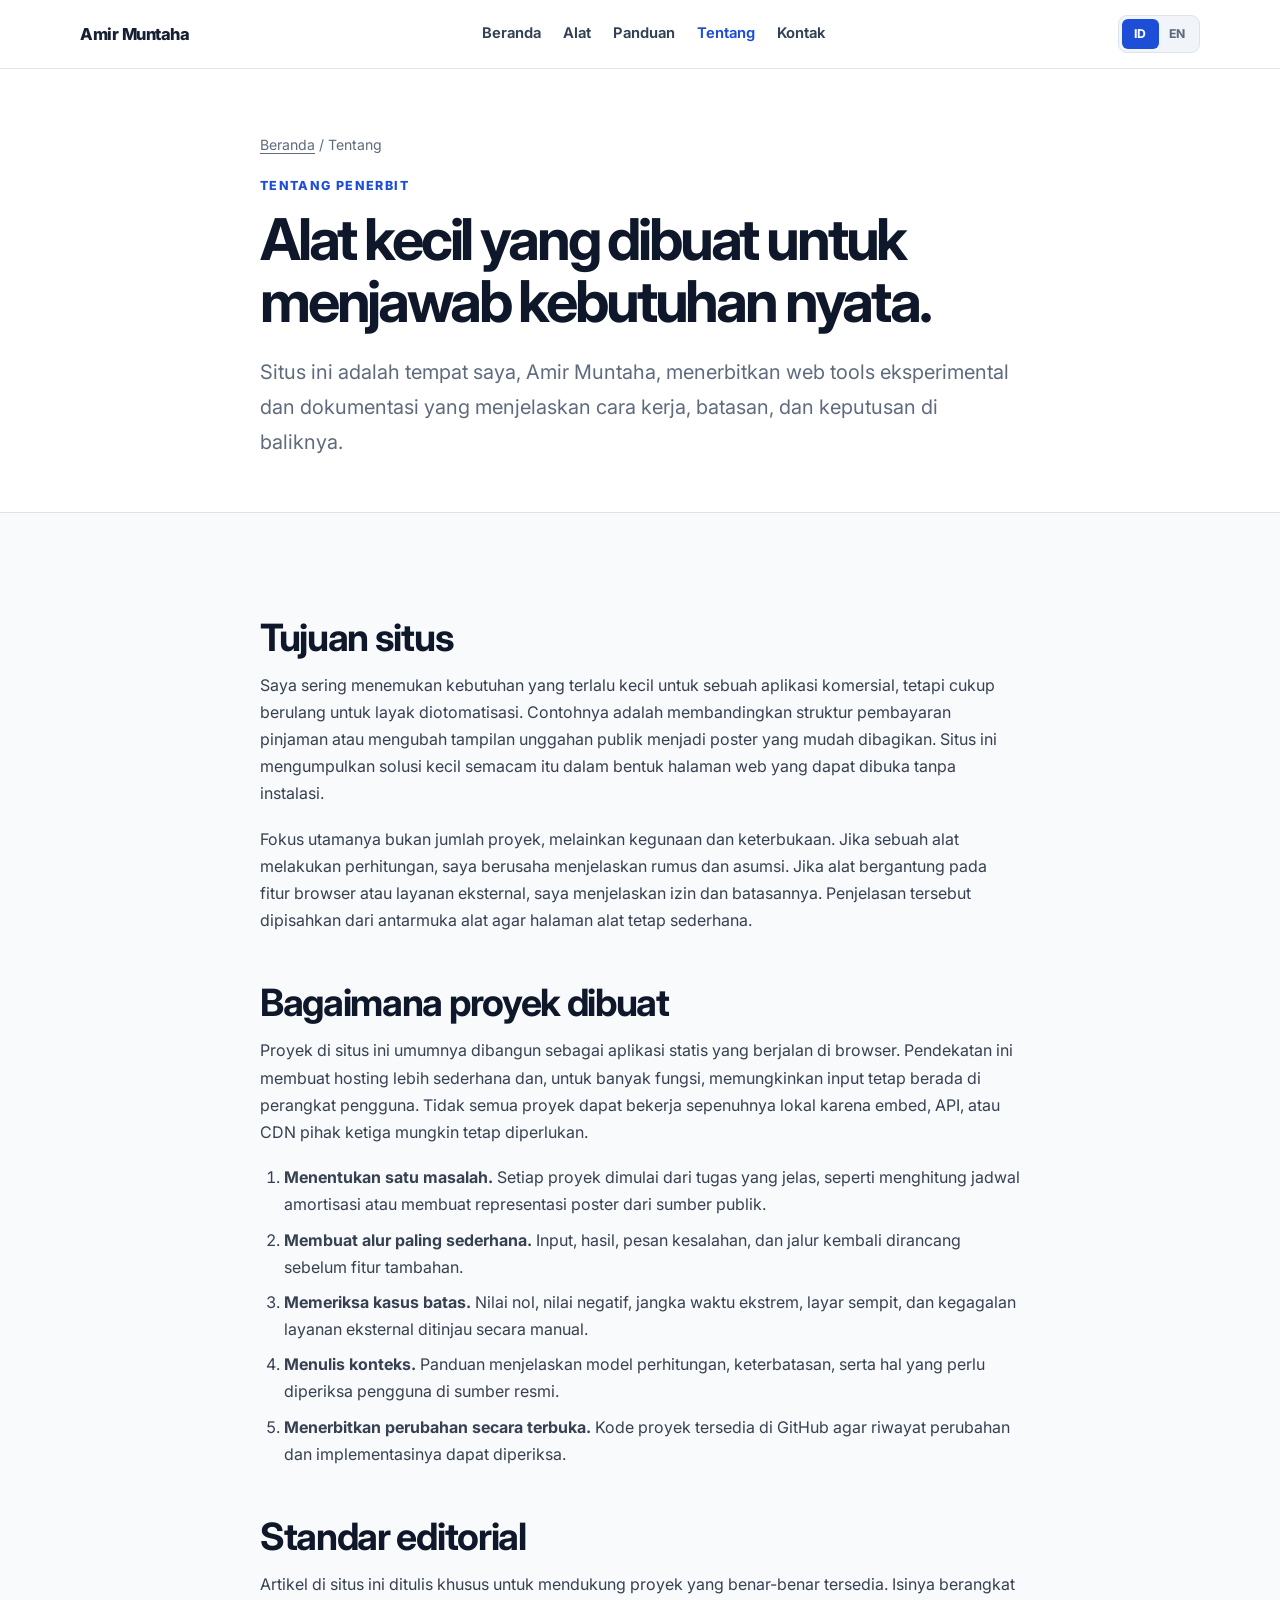
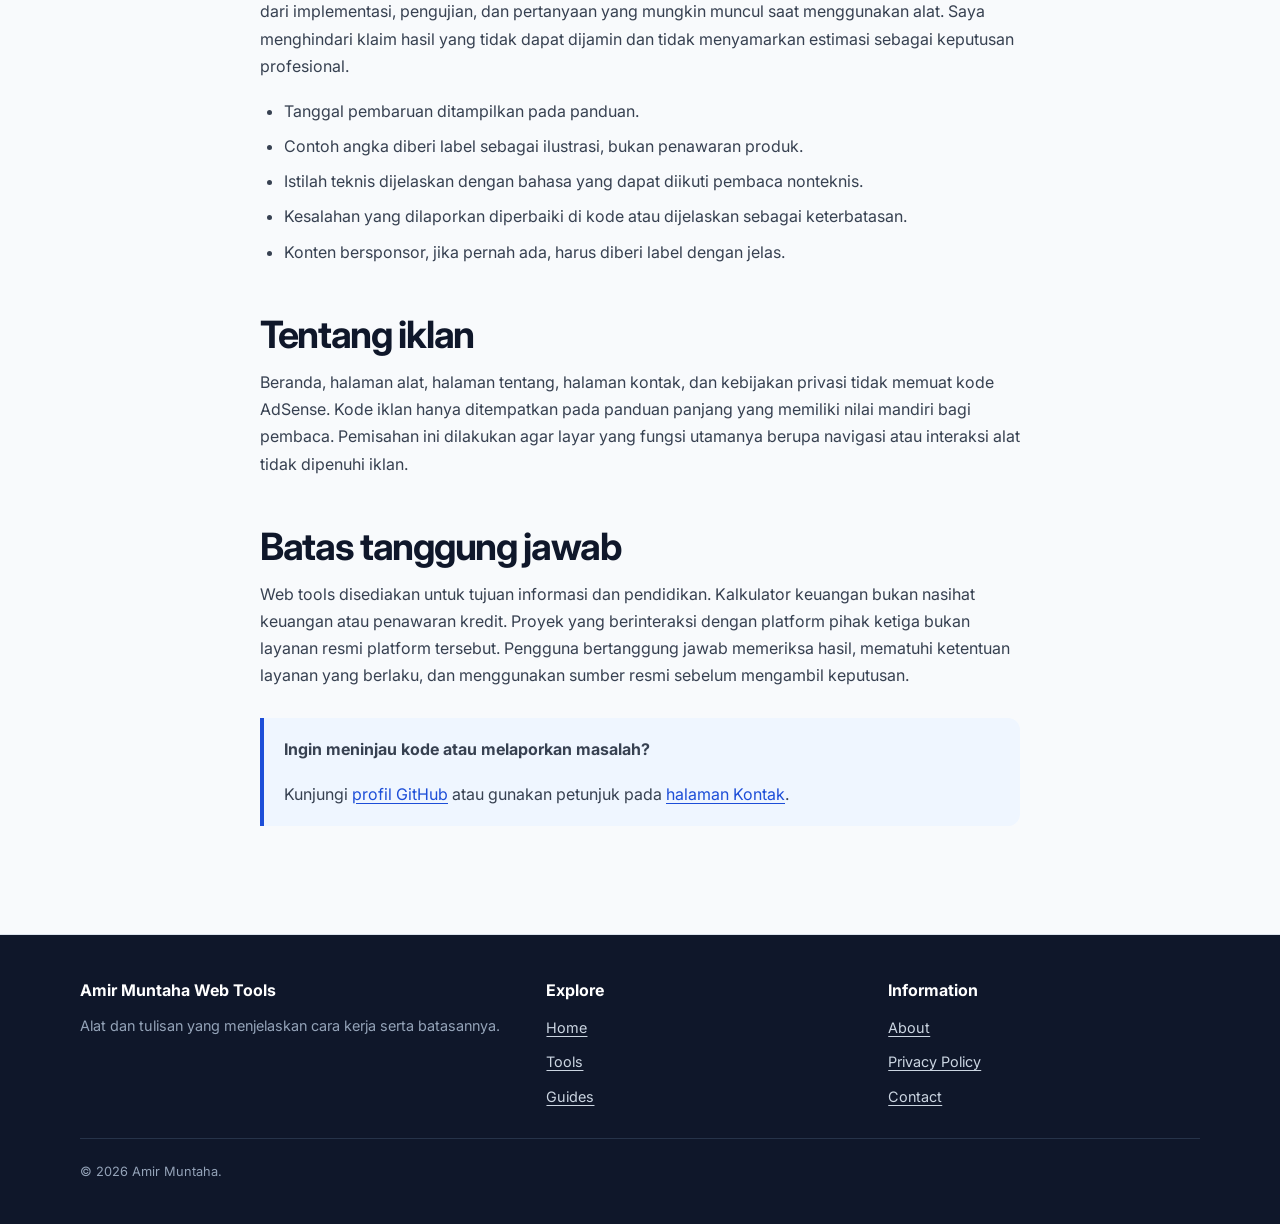
==== about/index.html @ 636bccda "Improve publisher content for AdSense compliance" ====
<!DOCTYPE html>
<html lang="id">
<head>
    <meta charset="UTF-8">
    <meta name="viewport" content="width=device-width, initial-scale=1.0">
    <meta name="description" content="Tentang Amir Muntaha, tujuan situs, proses pembuatan web tools, dan standar editorial yang digunakan untuk menerbitkan panduan.">
    <meta name="author" content="Amir Muntaha">
    <meta name="robots" content="index, follow">
    <link rel="canonical" href="https://amirmuntaha.github.io/about/">
    <link rel="preconnect" href="https://fonts.googleapis.com">
    <link rel="preconnect" href="https://fonts.gstatic.com" crossorigin>
    <link href="https://fonts.googleapis.com/css2?family=Inter:wght@400;500;600;700;800&display=swap" rel="stylesheet">
    <link rel="stylesheet" href="/assets/site.css">
    <title>Tentang Amir Muntaha dan Situs Ini</title>
</head>
<body data-description-id="Tentang Amir Muntaha, tujuan situs, proses pembuatan web tools, dan standar editorial yang digunakan untuk menerbitkan panduan." data-description-en="About Amir Muntaha, this site's purpose, the web-tool development process, and the editorial standards used for published guides.">
    <a class="skip-link" href="#main">Lewati ke konten utama</a>
    <header class="site-header"><div class="container nav-shell"><a class="brand" href="/">Amir Muntaha</a><nav class="nav-links" data-menu aria-label="Main navigation"><a href="/"><span data-lang="id">Beranda</span><span data-lang="en" hidden>Home</span></a><a href="/#projects"><span data-lang="id">Alat</span><span data-lang="en" hidden>Tools</span></a><a href="/#guides"><span data-lang="id">Panduan</span><span data-lang="en" hidden>Guides</span></a><a href="/about/" aria-current="page"><span data-lang="id">Tentang</span><span data-lang="en" hidden>About</span></a><a href="/contact/"><span data-lang="id">Kontak</span><span data-lang="en" hidden>Contact</span></a></nav><div class="nav-actions"><div class="lang-toggle" aria-label="Language selector"><button type="button" data-set-lang="id">ID</button><button type="button" data-set-lang="en">EN</button></div><button class="menu-button" type="button" data-menu-button aria-label="Buka navigasi" aria-expanded="false">☰</button></div></div></header>
    <main id="main">
        <div data-lang="id">
            <header class="page-hero"><div class="container content-width"><nav class="breadcrumbs"><a href="/">Beranda</a> / Tentang</nav><p class="eyebrow">Tentang penerbit</p><h1>Alat kecil yang dibuat untuk menjawab kebutuhan nyata.</h1><p class="lead">Situs ini adalah tempat saya, Amir Muntaha, menerbitkan web tools eksperimental dan dokumentasi yang menjelaskan cara kerja, batasan, dan keputusan di baliknya.</p></div></header>
            <article class="article"><div class="container content-width">
                <h2>Tujuan situs</h2>
                <p>Saya sering menemukan kebutuhan yang terlalu kecil untuk sebuah aplikasi komersial, tetapi cukup berulang untuk layak diotomatisasi. Contohnya adalah membandingkan struktur pembayaran pinjaman atau mengubah tampilan unggahan publik menjadi poster yang mudah dibagikan. Situs ini mengumpulkan solusi kecil semacam itu dalam bentuk halaman web yang dapat dibuka tanpa instalasi.</p>
                <p>Fokus utamanya bukan jumlah proyek, melainkan kegunaan dan keterbukaan. Jika sebuah alat melakukan perhitungan, saya berusaha menjelaskan rumus dan asumsi. Jika alat bergantung pada fitur browser atau layanan eksternal, saya menjelaskan izin dan batasannya. Penjelasan tersebut dipisahkan dari antarmuka alat agar halaman alat tetap sederhana.</p>

                <h2>Bagaimana proyek dibuat</h2>
                <p>Proyek di situs ini umumnya dibangun sebagai aplikasi statis yang berjalan di browser. Pendekatan ini membuat hosting lebih sederhana dan, untuk banyak fungsi, memungkinkan input tetap berada di perangkat pengguna. Tidak semua proyek dapat bekerja sepenuhnya lokal karena embed, API, atau CDN pihak ketiga mungkin tetap diperlukan.</p>
                <ol>
                    <li><strong>Menentukan satu masalah.</strong> Setiap proyek dimulai dari tugas yang jelas, seperti menghitung jadwal amortisasi atau membuat representasi poster dari sumber publik.</li>
                    <li><strong>Membuat alur paling sederhana.</strong> Input, hasil, pesan kesalahan, dan jalur kembali dirancang sebelum fitur tambahan.</li>
                    <li><strong>Memeriksa kasus batas.</strong> Nilai nol, nilai negatif, jangka waktu ekstrem, layar sempit, dan kegagalan layanan eksternal ditinjau secara manual.</li>
                    <li><strong>Menulis konteks.</strong> Panduan menjelaskan model perhitungan, keterbatasan, serta hal yang perlu diperiksa pengguna di sumber resmi.</li>
                    <li><strong>Menerbitkan perubahan secara terbuka.</strong> Kode proyek tersedia di GitHub agar riwayat perubahan dan implementasinya dapat diperiksa.</li>
                </ol>

                <h2>Standar editorial</h2>
                <p>Artikel di situs ini ditulis khusus untuk mendukung proyek yang benar-benar tersedia. Isinya berangkat dari implementasi, pengujian, dan pertanyaan yang mungkin muncul saat menggunakan alat. Saya menghindari klaim hasil yang tidak dapat dijamin dan tidak menyamarkan estimasi sebagai keputusan profesional.</p>
                <ul>
                    <li>Tanggal pembaruan ditampilkan pada panduan.</li>
                    <li>Contoh angka diberi label sebagai ilustrasi, bukan penawaran produk.</li>
                    <li>Istilah teknis dijelaskan dengan bahasa yang dapat diikuti pembaca nonteknis.</li>
                    <li>Kesalahan yang dilaporkan diperbaiki di kode atau dijelaskan sebagai keterbatasan.</li>
                    <li>Konten bersponsor, jika pernah ada, harus diberi label dengan jelas.</li>
                </ul>

                <h2>Tentang iklan</h2>
                <p>Beranda, halaman alat, halaman tentang, halaman kontak, dan kebijakan privasi tidak memuat kode AdSense. Kode iklan hanya ditempatkan pada panduan panjang yang memiliki nilai mandiri bagi pembaca. Pemisahan ini dilakukan agar layar yang fungsi utamanya berupa navigasi atau interaksi alat tidak dipenuhi iklan.</p>

                <h2>Batas tanggung jawab</h2>
                <p>Web tools disediakan untuk tujuan informasi dan pendidikan. Kalkulator keuangan bukan nasihat keuangan atau penawaran kredit. Proyek yang berinteraksi dengan platform pihak ketiga bukan layanan resmi platform tersebut. Pengguna bertanggung jawab memeriksa hasil, mematuhi ketentuan layanan yang berlaku, dan menggunakan sumber resmi sebelum mengambil keputusan.</p>

                <div class="callout"><p><strong>Ingin meninjau kode atau melaporkan masalah?</strong></p><p>Kunjungi <a href="https://github.com/amirmuntaha">profil GitHub</a> atau gunakan petunjuk pada <a href="/contact/">halaman Kontak</a>.</p></div>
            </div></article>
        </div>

        <div data-lang="en" hidden>
            <header class="page-hero"><div class="container content-width"><nav class="breadcrumbs"><a href="/">Home</a> / About</nav><p class="eyebrow">About the publisher</p><h1>Small tools built to answer real needs.</h1><p class="lead">This is where I, Amir Muntaha, publish experimental web tools and documentation that explains how they work, what they cannot do, and why they were designed that way.</p></div></header>
            <article class="article"><div class="container content-width">
                <h2>Purpose of the site</h2><p>I often encounter needs that are too small for a commercial application but repetitive enough to automate. Examples include comparing a loan payment structure or turning a public post view into a shareable poster. This site collects such focused solutions as web pages that require no installation.</p><p>The priority is usefulness and openness rather than project count. When a tool calculates something, I aim to explain its formula and assumptions. When it relies on a browser feature or external service, I explain the relevant permission and limitations. These explanations live separately so the actual tool remains focused.</p>
                <h2>How projects are built</h2><p>Projects are generally static browser applications. That keeps hosting simple and, for many functions, lets inputs remain on the visitor's device. Some tools still require third-party embeds, APIs, or CDN assets.</p><ol><li><strong>Define one problem.</strong> Each project starts with a focused task.</li><li><strong>Design the simplest flow.</strong> Inputs, outputs, errors, and a route back are planned first.</li><li><strong>Check edge cases.</strong> Zero, negative, extreme, narrow-screen, and external-service failure scenarios are reviewed.</li><li><strong>Write context.</strong> A guide explains the model, limitations, and what users should verify officially.</li><li><strong>Publish openly.</strong> Project code is available on GitHub so implementation and history can be reviewed.</li></ol>
                <h2>Editorial standards</h2><p>Articles support projects that actually exist. They are based on implementation details, testing, and realistic user questions. I avoid guarantees that a tool cannot provide and do not present estimates as professional decisions.</p><ul><li>Guides display an update date.</li><li>Numerical examples are labeled as illustrations.</li><li>Technical terms are explained for nontechnical readers.</li><li>Reported errors are fixed or documented as limitations.</li><li>Any future sponsored content must be clearly labeled.</li></ul>
                <h2>Advertising approach</h2><p>The homepage, tools, About, Contact, and Privacy Policy do not load AdSense. Advertising code is limited to long-form guides that have independent reader value. This prevents navigation and application screens from being treated as ad surfaces.</p>
                <h2>Limitations</h2><p>Tools are provided for information and education. The finance calculator is not financial advice or a credit offer. Projects that interact with third-party platforms are not official services of those platforms. Visitors should verify outputs, follow applicable terms, and consult official sources before making decisions.</p>
                <div class="callout"><p><strong>Want to inspect the code or report an issue?</strong></p><p>Visit my <a href="https://github.com/amirmuntaha">GitHub profile</a> or follow the options on <a href="/contact/">Contact</a>.</p></div>
            </div></article>
        </div>
    </main>
    <footer class="site-footer"><div class="container"><div class="footer-grid"><div><h2>Amir Muntaha Web Tools</h2><p data-lang="id">Alat dan tulisan yang menjelaskan cara kerja serta batasannya.</p><p data-lang="en" hidden>Tools and writing that explain how things work and where they stop.</p></div><div><h3>Explore</h3><ul><li><a href="/">Home</a></li><li><a href="/#projects">Tools</a></li><li><a href="/#guides">Guides</a></li></ul></div><div><h3>Information</h3><ul><li><a href="/about/">About</a></li><li><a href="/privacy/">Privacy Policy</a></li><li><a href="/contact/">Contact</a></li></ul></div></div><div class="footer-note">© 2026 Amir Muntaha.</div></div></footer>
    <script src="/assets/site.js" defer></script>
</body>
</html>
---- assets/site.css ----
:root {
    color-scheme: light;
    --bg: #f8fafc;
    --surface: #ffffff;
    --surface-soft: #f1f5f9;
    --text: #172033;
    --muted: #5f6b7c;
    --border: #dce3ec;
    --brand: #1d4ed8;
    --brand-dark: #1e3a8a;
    --accent: #7c3aed;
    --success: #047857;
    --shadow: 0 18px 50px rgba(15, 23, 42, 0.08);
}

* {
    box-sizing: border-box;
}

html {
    scroll-behavior: smooth;
}

body {
    margin: 0;
    background: var(--bg);
    color: var(--text);
    font-family: Inter, ui-sans-serif, system-ui, -apple-system, BlinkMacSystemFont, "Segoe UI", sans-serif;
    font-size: 16px;
    line-height: 1.7;
}

img,
svg {
    max-width: 100%;
}

a {
    color: var(--brand);
    text-decoration-thickness: 0.08em;
    text-underline-offset: 0.18em;
}

a:hover {
    color: var(--brand-dark);
}

button,
a {
    -webkit-tap-highlight-color: transparent;
}

button:focus-visible,
a:focus-visible {
    outline: 3px solid rgba(37, 99, 235, 0.35);
    outline-offset: 3px;
}

.container {
    width: min(1120px, calc(100% - 32px));
    margin: 0 auto;
}

.content-width {
    width: min(760px, 100%);
    margin-inline: auto;
}

.skip-link {
    position: fixed;
    top: 8px;
    left: 8px;
    z-index: 100;
    transform: translateY(-150%);
    border-radius: 8px;
    background: var(--text);
    color: #fff;
    padding: 10px 14px;
}

.skip-link:focus {
    transform: translateY(0);
}

.site-header {
    position: sticky;
    top: 0;
    z-index: 50;
    border-bottom: 1px solid rgba(220, 227, 236, 0.9);
    background: rgba(255, 255, 255, 0.94);
    backdrop-filter: blur(14px);
}

.nav-shell {
    min-height: 68px;
    display: flex;
    align-items: center;
    justify-content: space-between;
    gap: 20px;
}

.brand {
    color: var(--text);
    font-size: 1.03rem;
    font-weight: 800;
    letter-spacing: -0.03em;
    text-decoration: none;
}

.nav-links {
    display: flex;
    align-items: center;
    gap: 22px;
}

.nav-links a {
    color: #334155;
    font-size: 0.92rem;
    font-weight: 650;
    text-decoration: none;
}

.nav-links a:hover,
.nav-links a[aria-current="page"] {
    color: var(--brand);
}

.nav-actions {
    display: flex;
    align-items: center;
    gap: 10px;
}

.lang-toggle {
    display: inline-flex;
    border: 1px solid var(--border);
    border-radius: 9px;
    background: var(--surface-soft);
    padding: 3px;
}

.lang-toggle button {
    min-width: 37px;
    border: 0;
    border-radius: 6px;
    background: transparent;
    color: var(--muted);
    cursor: pointer;
    font: inherit;
    font-size: 0.76rem;
    font-weight: 750;
    padding: 5px 8px;
}

.lang-toggle button.active {
    background: var(--brand);
    color: #fff;
}

.menu-button {
    display: none;
    width: 42px;
    height: 42px;
    border: 1px solid var(--border);
    border-radius: 9px;
    background: var(--surface);
    color: var(--text);
    cursor: pointer;
    font-size: 1.2rem;
}

.hero {
    overflow: hidden;
    border-bottom: 1px solid var(--border);
    background:
        radial-gradient(circle at 15% 10%, rgba(59, 130, 246, 0.15), transparent 32%),
        radial-gradient(circle at 85% 20%, rgba(124, 58, 237, 0.12), transparent 34%),
        var(--surface);
    padding: 88px 0 76px;
}

.eyebrow {
    margin: 0 0 12px;
    color: var(--brand);
    font-size: 0.78rem;
    font-weight: 800;
    letter-spacing: 0.11em;
    text-transform: uppercase;
}

.hero h1,
.page-hero h1,
.article-header h1 {
    max-width: 900px;
    margin: 0;
    color: #0f172a;
    font-size: clamp(2.25rem, 6vw, 4.4rem);
    line-height: 1.08;
    letter-spacing: -0.055em;
}

.hero .lead,
.page-hero .lead,
.article-header .lead {
    max-width: 750px;
    margin: 22px 0 0;
    color: var(--muted);
    font-size: clamp(1.05rem, 2vw, 1.25rem);
    line-height: 1.75;
}

.hero-actions {
    display: flex;
    flex-wrap: wrap;
    gap: 12px;
    margin-top: 30px;
}

.button {
    display: inline-flex;
    min-height: 46px;
    align-items: center;
    justify-content: center;
    border: 1px solid transparent;
    border-radius: 10px;
    padding: 10px 18px;
    font-weight: 750;
    text-decoration: none;
}

.button-primary {
    background: var(--brand);
    color: #fff;
}

.button-primary:hover {
    background: var(--brand-dark);
    color: #fff;
}

.button-secondary {
    border-color: var(--border);
    background: var(--surface);
    color: var(--text);
}

.button-secondary:hover {
    border-color: #94a3b8;
    color: var(--brand);
}

.section {
    padding: 72px 0;
}

.section-alt {
    border-block: 1px solid var(--border);
    background: var(--surface);
}

.section-heading {
    max-width: 760px;
    margin-bottom: 32px;
}

.section-heading h2,
.article h2 {
    margin: 0 0 12px;
    color: #0f172a;
    font-size: clamp(1.65rem, 3vw, 2.35rem);
    line-height: 1.2;
    letter-spacing: -0.035em;
}

.section-heading p {
    margin: 0;
    color: var(--muted);
}

.card-grid {
    display: grid;
    grid-template-columns: repeat(2, minmax(0, 1fr));
    gap: 20px;
}

.card-grid.three {
    grid-template-columns: repeat(3, minmax(0, 1fr));
}

.card {
    display: flex;
    min-height: 100%;
    flex-direction: column;
    border: 1px solid var(--border);
    border-radius: 16px;
    background: var(--surface);
    box-shadow: 0 8px 26px rgba(15, 23, 42, 0.04);
    padding: 26px;
}

.card:hover {
    border-color: #b7c5d8;
    box-shadow: var(--shadow);
}

.card .icon {
    font-size: 2rem;
}

.card h3 {
    margin: 14px 0 8px;
    color: #0f172a;
    font-size: 1.2rem;
    line-height: 1.35;
}

.card p {
    margin: 0 0 18px;
    color: var(--muted);
}

.card-link {
    margin-top: auto;
    font-weight: 750;
}

.meta {
    color: #64748b;
    font-size: 0.83rem;
}

.pill {
    display: inline-flex;
    align-self: flex-start;
    border-radius: 999px;
    background: #dbeafe;
    color: #1e40af;
    font-size: 0.74rem;
    font-weight: 750;
    padding: 4px 10px;
}

.feature-list,
.check-list {
    display: grid;
    gap: 16px;
    margin: 0;
    padding: 0;
    list-style: none;
}

.feature-list {
    grid-template-columns: repeat(3, minmax(0, 1fr));
}

.feature-list li {
    border-left: 3px solid var(--brand);
    background: var(--surface-soft);
    padding: 18px;
}

.feature-list strong {
    display: block;
    margin-bottom: 5px;
    color: #0f172a;
}

.page-hero,
.article-header {
    border-bottom: 1px solid var(--border);
    background: var(--surface);
    padding: 64px 0 52px;
}

.page-hero h1,
.article-header h1 {
    font-size: clamp(2.1rem, 5vw, 3.6rem);
}

.breadcrumbs {
    margin-bottom: 18px;
    color: var(--muted);
    font-size: 0.88rem;
}

.breadcrumbs a {
    color: var(--muted);
}

.article {
    padding: 56px 0 80px;
}

.article h2 {
    margin-top: 46px;
}

.article h3 {
    margin: 30px 0 8px;
    color: #0f172a;
    font-size: 1.28rem;
}

.article p,
.article li {
    color: #374151;
}

.article p {
    margin: 0 0 18px;
}

.article ul,
.article ol {
    margin: 0 0 22px;
    padding-left: 24px;
}

.article li + li {
    margin-top: 8px;
}

.article table {
    width: 100%;
    border-collapse: collapse;
    margin: 24px 0;
}

.article th,
.article td {
    border: 1px solid var(--border);
    padding: 12px 14px;
    text-align: left;
    vertical-align: top;
}

.article th {
    background: var(--surface-soft);
    color: #0f172a;
}

.table-wrap {
    overflow-x: auto;
}

.callout {
    border-left: 4px solid var(--brand);
    border-radius: 0 12px 12px 0;
    background: #eff6ff;
    margin: 28px 0;
    padding: 18px 20px;
}

.callout.warning {
    border-left-color: #b45309;
    background: #fffbeb;
}

.callout p:last-child {
    margin-bottom: 0;
}

.form-card {
    border: 1px solid var(--border);
    border-radius: 16px;
    background: var(--surface);
    padding: 26px;
}

.contact-options {
    display: grid;
    grid-template-columns: repeat(2, minmax(0, 1fr));
    gap: 18px;
}

.faq details {
    border-bottom: 1px solid var(--border);
    padding: 18px 0;
}

.faq summary {
    color: #0f172a;
    cursor: pointer;
    font-weight: 750;
}

.faq details p {
    margin: 12px 0 0;
    color: var(--muted);
}

.site-footer {
    border-top: 1px solid var(--border);
    background: #0f172a;
    color: #cbd5e1;
    padding: 42px 0;
}

.footer-grid {
    display: grid;
    grid-template-columns: 1.4fr 1fr 1fr;
    gap: 30px;
}

.site-footer h2,
.site-footer h3 {
    margin: 0 0 10px;
    color: #fff;
    font-size: 1rem;
}

.site-footer p {
    margin: 0;
    color: #94a3b8;
    font-size: 0.9rem;
}

.site-footer ul {
    margin: 0;
    padding: 0;
    list-style: none;
}

.site-footer li + li {
    margin-top: 7px;
}

.site-footer a {
    color: #cbd5e1;
    font-size: 0.9rem;
}

.footer-note {
    border-top: 1px solid #263349;
    margin-top: 28px;
    padding-top: 22px;
    color: #94a3b8;
    font-size: 0.8rem;
}

[hidden] {
    display: none !important;
}

@media (max-width: 820px) {
    .menu-button {
        display: inline-grid;
        place-items: center;
    }

    .nav-links {
        position: absolute;
        top: 68px;
        right: 16px;
        left: 16px;
        display: none;
        align-items: stretch;
        border: 1px solid var(--border);
        border-radius: 12px;
        background: var(--surface);
        box-shadow: var(--shadow);
        padding: 10px;
    }

    .nav-links.open {
        display: grid;
    }

    .nav-links a {
        border-radius: 8px;
        padding: 10px 12px;
    }

    .card-grid.three,
    .feature-list {
        grid-template-columns: 1fr;
    }

    .footer-grid {
        grid-template-columns: 1fr 1fr;
    }
}

@media (max-width: 640px) {
    .container {
        width: min(100% - 24px, 1120px);
    }

    .nav-shell {
        min-height: 62px;
        gap: 10px;
    }

    .nav-links {
        top: 62px;
        right: 12px;
        left: 12px;
    }

    .hero {
        padding: 58px 0 50px;
    }

    .hero h1,
    .page-hero h1,
    .article-header h1 {
        letter-spacing: -0.04em;
    }

    .section {
        padding: 52px 0;
    }

    .card-grid,
    .contact-options,
    .footer-grid {
        grid-template-columns: 1fr;
    }

    .card {
        padding: 21px;
    }

    .hero-actions .button {
        width: 100%;
    }

    .page-hero,
    .article-header {
        padding: 48px 0 40px;
    }

    .article {
        padding: 38px 0 58px;
    }

    .article th,
    .article td {
        min-width: 150px;
        padding: 10px;
        font-size: 0.9rem;
    }
}
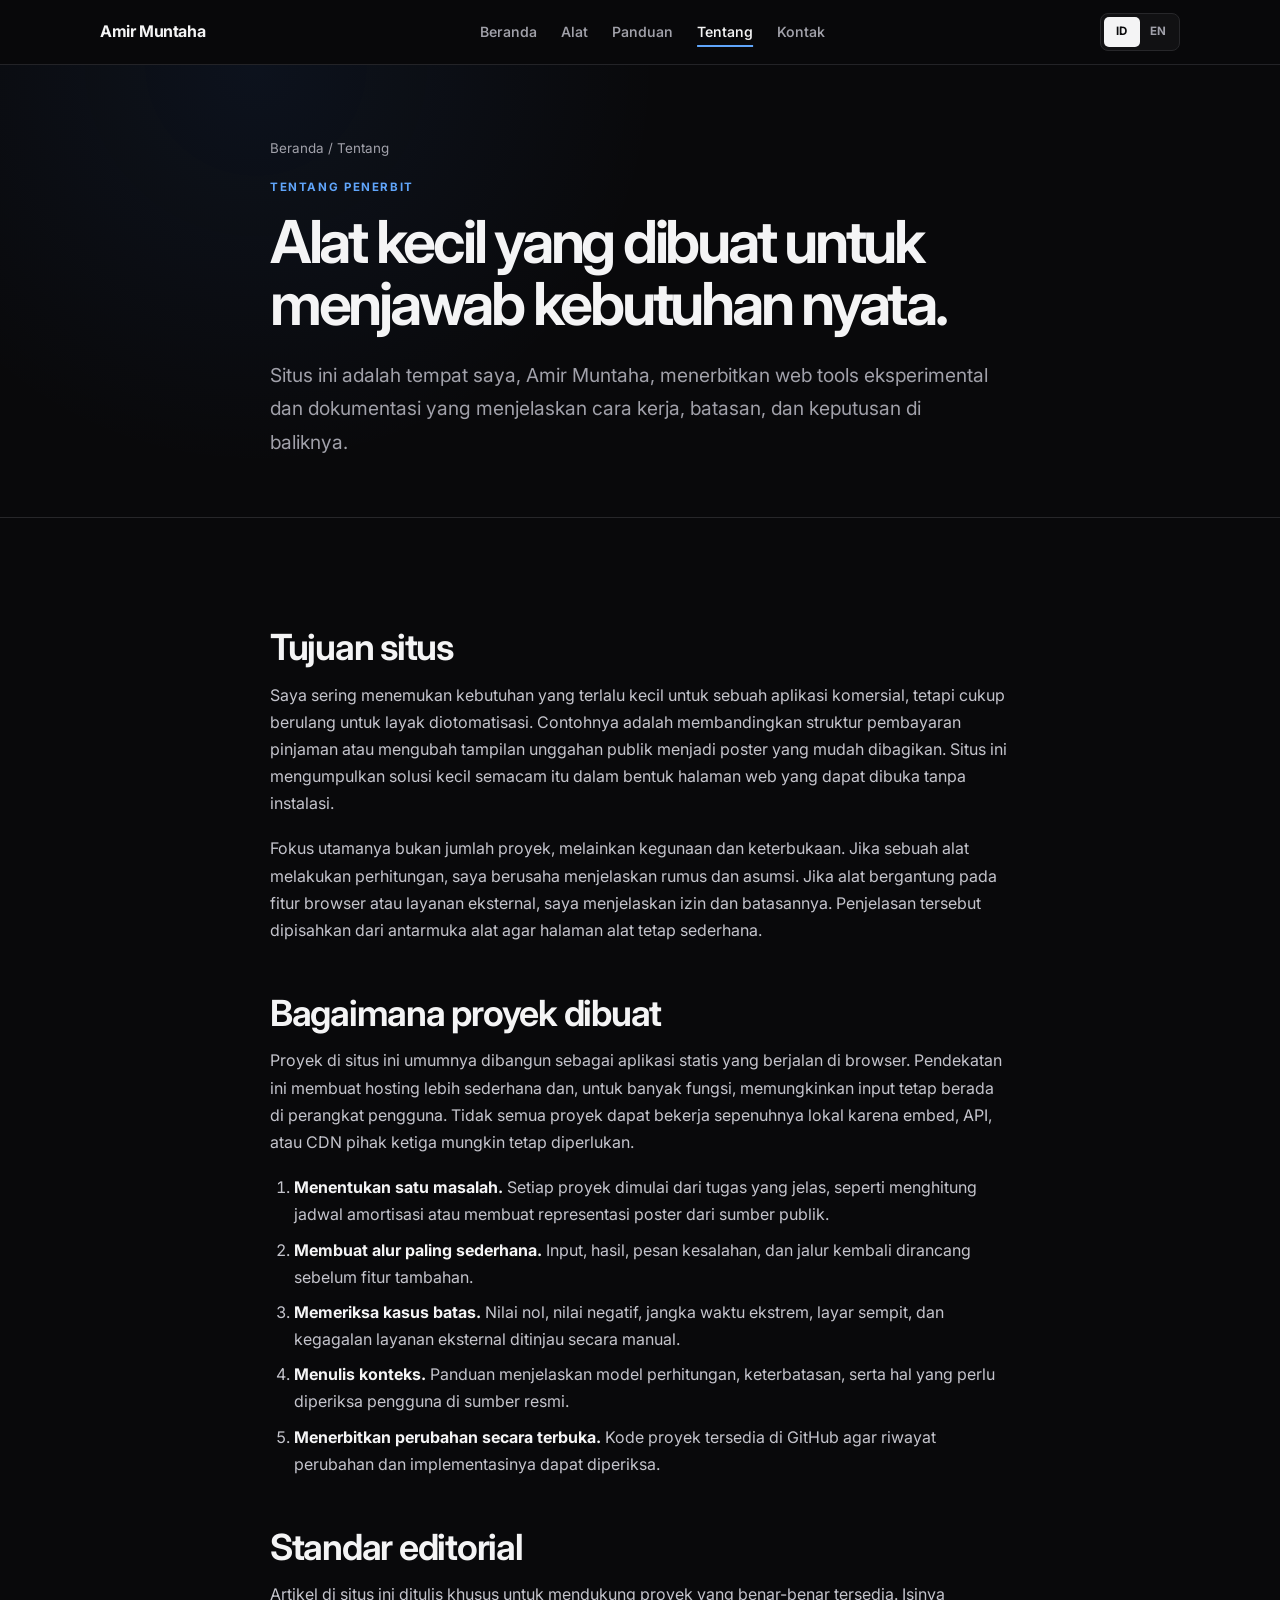
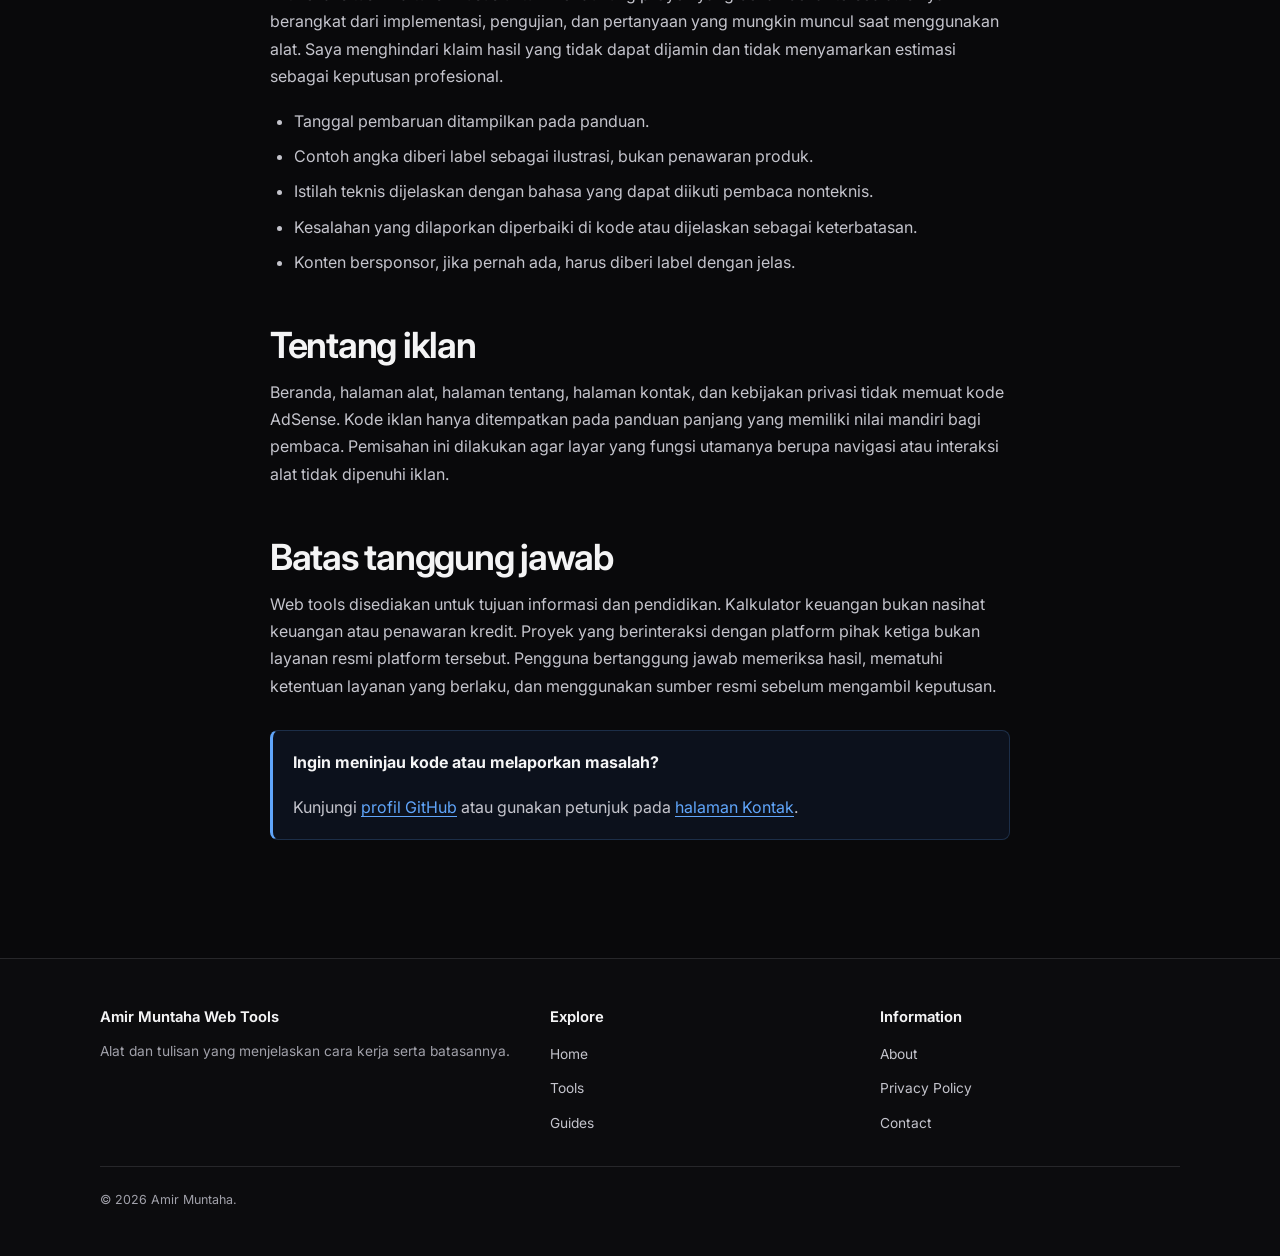
==== commit 05f41df4: "Restore blue A favicon across site" ====
--- a/about/index.html
+++ b/about/index.html
@@ -7,6 +7,7 @@
     <meta name="author" content="Amir Muntaha">
     <meta name="robots" content="index, follow">
     <link rel="canonical" href="https://amirmuntaha.github.io/about/">
+    <link rel="icon" href="/favicon.svg" type="image/svg+xml">
     <link rel="preconnect" href="https://fonts.googleapis.com">
     <link rel="preconnect" href="https://fonts.gstatic.com" crossorigin>
     <link href="https://fonts.googleapis.com/css2?family=Inter:wght@400;500;600;700;800&display=swap" rel="stylesheet">
--- a/assets/site.css
+++ b/assets/site.css
@@ -1,16 +1,20 @@
 :root {
-    color-scheme: light;
-    --bg: #f8fafc;
-    --surface: #ffffff;
-    --surface-soft: #f1f5f9;
-    --text: #172033;
-    --muted: #5f6b7c;
-    --border: #dce3ec;
-    --brand: #1d4ed8;
-    --brand-dark: #1e3a8a;
-    --accent: #7c3aed;
-    --success: #047857;
-    --shadow: 0 18px 50px rgba(15, 23, 42, 0.08);
+    color-scheme: dark;
+    --bg: #09090b;
+    --surface: #111113;
+    --surface-raised: #151518;
+    --surface-soft: #18181b;
+    --text: #f4f4f5;
+    --muted: #a1a1aa;
+    --muted-strong: #c4c4cc;
+    --border: #27272a;
+    --border-strong: #3f3f46;
+    --brand: #60a5fa;
+    --brand-dark: #93c5fd;
+    --accent: #a78bfa;
+    --success: #34d399;
+    --warning: #fbbf24;
+    --shadow: 0 20px 60px rgba(0, 0, 0, 0.34);
 }
 
 * {
@@ -28,6 +32,12 @@
     font-family: Inter, ui-sans-serif, system-ui, -apple-system, BlinkMacSystemFont, "Segoe UI", sans-serif;
     font-size: 16px;
     line-height: 1.7;
+    text-rendering: optimizeLegibility;
+}
+
+::selection {
+    background: rgba(96, 165, 250, 0.28);
+    color: var(--text);
 }
 
 img,
@@ -38,7 +48,8 @@
 a {
     color: var(--brand);
     text-decoration-thickness: 0.08em;
-    text-underline-offset: 0.18em;
+    text-underline-offset: 0.2em;
+    transition: color 160ms ease;
 }
 
 a:hover {
@@ -51,31 +62,35 @@
 }
 
 button:focus-visible,
-a:focus-visible {
-    outline: 3px solid rgba(37, 99, 235, 0.35);
+a:focus-visible,
+summary:focus-visible,
+.table-wrap:focus-visible {
+    outline: 2px solid var(--brand);
     outline-offset: 3px;
 }
 
 .container {
-    width: min(1120px, calc(100% - 32px));
+    width: min(1080px, calc(100% - 40px));
     margin: 0 auto;
 }
 
 .content-width {
-    width: min(760px, 100%);
+    width: min(740px, 100%);
     margin-inline: auto;
 }
 
 .skip-link {
     position: fixed;
-    top: 8px;
-    left: 8px;
+    top: 10px;
+    left: 10px;
     z-index: 100;
-    transform: translateY(-150%);
+    transform: translateY(-160%);
+    border: 1px solid var(--border-strong);
     border-radius: 8px;
     background: var(--text);
-    color: #fff;
-    padding: 10px 14px;
+    color: var(--bg);
+    padding: 9px 14px;
+    text-decoration: none;
 }
 
 .skip-link:focus {
@@ -86,13 +101,13 @@
     position: sticky;
     top: 0;
     z-index: 50;
-    border-bottom: 1px solid rgba(220, 227, 236, 0.9);
-    background: rgba(255, 255, 255, 0.94);
-    backdrop-filter: blur(14px);
+    border-bottom: 1px solid rgba(63, 63, 70, 0.5);
+    background: rgba(9, 9, 11, 0.9);
+    backdrop-filter: blur(16px);
 }
 
 .nav-shell {
-    min-height: 68px;
+    min-height: 64px;
     display: flex;
     align-items: center;
     justify-content: space-between;
@@ -101,28 +116,39 @@
 
 .brand {
     color: var(--text);
-    font-size: 1.03rem;
-    font-weight: 800;
-    letter-spacing: -0.03em;
+    font-size: 1rem;
+    font-weight: 700;
+    letter-spacing: -0.025em;
     text-decoration: none;
+}
+
+.brand:hover {
+    color: var(--text);
 }
 
 .nav-links {
     display: flex;
     align-items: center;
-    gap: 22px;
+    gap: 24px;
 }
 
 .nav-links a {
-    color: #334155;
-    font-size: 0.92rem;
-    font-weight: 650;
+    color: var(--muted);
+    font-size: 0.88rem;
+    font-weight: 550;
     text-decoration: none;
 }
 
 .nav-links a:hover,
 .nav-links a[aria-current="page"] {
-    color: var(--brand);
+    color: var(--text);
+}
+
+.nav-links a[aria-current="page"] {
+    text-decoration: underline;
+    text-decoration-color: var(--brand);
+    text-decoration-thickness: 2px;
+    text-underline-offset: 8px;
 }
 
 .nav-actions {
@@ -134,123 +160,135 @@
 .lang-toggle {
     display: inline-flex;
     border: 1px solid var(--border);
-    border-radius: 9px;
-    background: var(--surface-soft);
+    border-radius: 8px;
+    background: var(--surface);
     padding: 3px;
 }
 
 .lang-toggle button {
-    min-width: 37px;
+    min-width: 36px;
     border: 0;
-    border-radius: 6px;
+    border-radius: 5px;
     background: transparent;
     color: var(--muted);
     cursor: pointer;
     font: inherit;
-    font-size: 0.76rem;
-    font-weight: 750;
+    font-size: 0.72rem;
+    font-weight: 700;
     padding: 5px 8px;
+    transition: background 160ms ease, color 160ms ease;
+}
+
+.lang-toggle button:hover {
+    color: var(--text);
 }
 
 .lang-toggle button.active {
-    background: var(--brand);
-    color: #fff;
+    background: var(--text);
+    color: var(--bg);
 }
 
 .menu-button {
     display: none;
-    width: 42px;
-    height: 42px;
+    width: 40px;
+    height: 40px;
     border: 1px solid var(--border);
-    border-radius: 9px;
+    border-radius: 8px;
     background: var(--surface);
     color: var(--text);
     cursor: pointer;
-    font-size: 1.2rem;
+    font-size: 1.1rem;
 }
 
 .hero {
     overflow: hidden;
     border-bottom: 1px solid var(--border);
     background:
-        radial-gradient(circle at 15% 10%, rgba(59, 130, 246, 0.15), transparent 32%),
-        radial-gradient(circle at 85% 20%, rgba(124, 58, 237, 0.12), transparent 34%),
-        var(--surface);
-    padding: 88px 0 76px;
+        radial-gradient(circle at 20% 0%, rgba(59, 130, 246, 0.11), transparent 34%),
+        var(--bg);
+    padding: 100px 0 84px;
 }
 
 .eyebrow {
-    margin: 0 0 12px;
+    margin: 0 0 14px;
     color: var(--brand);
-    font-size: 0.78rem;
-    font-weight: 800;
-    letter-spacing: 0.11em;
+    font-size: 0.72rem;
+    font-weight: 700;
+    letter-spacing: 0.14em;
     text-transform: uppercase;
 }
 
 .hero h1,
 .page-hero h1,
 .article-header h1 {
-    max-width: 900px;
+    max-width: 880px;
     margin: 0;
-    color: #0f172a;
-    font-size: clamp(2.25rem, 6vw, 4.4rem);
-    line-height: 1.08;
+    color: var(--text);
+    font-size: clamp(2.4rem, 6vw, 4.6rem);
+    font-weight: 650;
+    line-height: 1.04;
     letter-spacing: -0.055em;
 }
 
 .hero .lead,
 .page-hero .lead,
 .article-header .lead {
-    max-width: 750px;
-    margin: 22px 0 0;
-    color: var(--muted);
-    font-size: clamp(1.05rem, 2vw, 1.25rem);
+    max-width: 720px;
+    margin: 24px 0 0;
+    color: var(--muted);
+    font-size: clamp(1.02rem, 2vw, 1.2rem);
     line-height: 1.75;
 }
 
 .hero-actions {
     display: flex;
     flex-wrap: wrap;
-    gap: 12px;
-    margin-top: 30px;
+    gap: 10px;
+    margin-top: 32px;
 }
 
 .button {
     display: inline-flex;
-    min-height: 46px;
+    min-height: 44px;
     align-items: center;
     justify-content: center;
     border: 1px solid transparent;
-    border-radius: 10px;
-    padding: 10px 18px;
-    font-weight: 750;
+    border-radius: 8px;
+    padding: 9px 16px;
+    font-size: 0.92rem;
+    font-weight: 650;
     text-decoration: none;
+    transition: border-color 160ms ease, background 160ms ease, color 160ms ease, transform 160ms ease;
+}
+
+.button:hover {
+    transform: translateY(-1px);
 }
 
 .button-primary {
-    background: var(--brand);
-    color: #fff;
+    background: var(--text);
+    color: var(--bg);
 }
 
 .button-primary:hover {
-    background: var(--brand-dark);
-    color: #fff;
+    background: #d4d4d8;
+    color: var(--bg);
 }
 
 .button-secondary {
     border-color: var(--border);
-    background: var(--surface);
-    color: var(--text);
+    background: transparent;
+    color: var(--muted-strong);
 }
 
 .button-secondary:hover {
-    border-color: #94a3b8;
-    color: var(--brand);
+    border-color: var(--border-strong);
+    background: var(--surface-soft);
+    color: var(--text);
 }
 
 .section {
-    padding: 72px 0;
+    padding: 80px 0;
 }
 
 .section-alt {
@@ -259,15 +297,16 @@
 }
 
 .section-heading {
-    max-width: 760px;
-    margin-bottom: 32px;
+    max-width: 720px;
+    margin-bottom: 34px;
 }
 
 .section-heading h2,
 .article h2 {
     margin: 0 0 12px;
-    color: #0f172a;
-    font-size: clamp(1.65rem, 3vw, 2.35rem);
+    color: var(--text);
+    font-size: clamp(1.6rem, 3vw, 2.25rem);
+    font-weight: 650;
     line-height: 1.2;
     letter-spacing: -0.035em;
 }
@@ -280,7 +319,7 @@
 .card-grid {
     display: grid;
     grid-template-columns: repeat(2, minmax(0, 1fr));
-    gap: 20px;
+    gap: 14px;
 }
 
 .card-grid.three {
@@ -292,58 +331,65 @@
     min-height: 100%;
     flex-direction: column;
     border: 1px solid var(--border);
-    border-radius: 16px;
+    border-radius: 12px;
     background: var(--surface);
-    box-shadow: 0 8px 26px rgba(15, 23, 42, 0.04);
-    padding: 26px;
+    padding: 24px;
+    transition: border-color 180ms ease, background 180ms ease, transform 180ms ease;
 }
 
 .card:hover {
-    border-color: #b7c5d8;
-    box-shadow: var(--shadow);
+    border-color: var(--border-strong);
+    background: var(--surface-raised);
+    transform: translateY(-2px);
 }
 
 .card .icon {
-    font-size: 2rem;
+    width: fit-content;
+    font-size: 1.55rem;
+    filter: saturate(0.75);
 }
 
 .card h3 {
-    margin: 14px 0 8px;
-    color: #0f172a;
-    font-size: 1.2rem;
-    line-height: 1.35;
+    margin: 18px 0 8px;
+    color: var(--text);
+    font-size: 1.08rem;
+    font-weight: 650;
+    line-height: 1.4;
 }
 
 .card p {
-    margin: 0 0 18px;
+    margin: 0 0 20px;
     color: var(--muted);
 }
 
 .card-link {
     margin-top: auto;
-    font-weight: 750;
+    font-size: 0.9rem;
+    font-weight: 650;
+    text-decoration: none;
 }
 
 .meta {
-    color: #64748b;
-    font-size: 0.83rem;
+    color: var(--muted);
+    font-size: 0.8rem;
 }
 
 .pill {
     display: inline-flex;
     align-self: flex-start;
+    border: 1px solid rgba(96, 165, 250, 0.24);
     border-radius: 999px;
-    background: #dbeafe;
-    color: #1e40af;
-    font-size: 0.74rem;
-    font-weight: 750;
-    padding: 4px 10px;
+    background: rgba(96, 165, 250, 0.08);
+    color: var(--brand-dark);
+    font-size: 0.7rem;
+    font-weight: 650;
+    padding: 3px 9px;
 }
 
 .feature-list,
 .check-list {
     display: grid;
-    gap: 16px;
+    gap: 12px;
     margin: 0;
     padding: 0;
     list-style: none;
@@ -354,56 +400,66 @@
 }
 
 .feature-list li {
-    border-left: 3px solid var(--brand);
-    background: var(--surface-soft);
+    border: 1px solid var(--border);
+    border-radius: 10px;
+    background: var(--surface);
     padding: 18px;
 }
 
 .feature-list strong {
     display: block;
     margin-bottom: 5px;
-    color: #0f172a;
+    color: var(--text);
+    font-weight: 650;
 }
 
 .page-hero,
 .article-header {
     border-bottom: 1px solid var(--border);
-    background: var(--surface);
-    padding: 64px 0 52px;
+    background:
+        radial-gradient(circle at 20% 0%, rgba(59, 130, 246, 0.08), transparent 36%),
+        var(--bg);
+    padding: 72px 0 58px;
 }
 
 .page-hero h1,
 .article-header h1 {
-    font-size: clamp(2.1rem, 5vw, 3.6rem);
+    font-size: clamp(2.15rem, 5vw, 3.7rem);
 }
 
 .breadcrumbs {
     margin-bottom: 18px;
     color: var(--muted);
-    font-size: 0.88rem;
+    font-size: 0.84rem;
 }
 
 .breadcrumbs a {
     color: var(--muted);
+    text-decoration: none;
+}
+
+.breadcrumbs a:hover {
+    color: var(--text);
 }
 
 .article {
-    padding: 56px 0 80px;
+    padding: 60px 0 88px;
 }
 
 .article h2 {
-    margin-top: 46px;
+    margin-top: 48px;
 }
 
 .article h3 {
-    margin: 30px 0 8px;
-    color: #0f172a;
-    font-size: 1.28rem;
+    margin: 32px 0 8px;
+    color: var(--text);
+    font-size: 1.22rem;
+    font-weight: 650;
 }
 
 .article p,
 .article li {
-    color: #374151;
+    color: var(--muted-strong);
 }
 
 .article p {
@@ -412,12 +468,24 @@
 
 .article ul,
 .article ol {
-    margin: 0 0 22px;
+    margin: 0 0 24px;
     padding-left: 24px;
 }
 
 .article li + li {
     margin-top: 8px;
+}
+
+.article strong {
+    color: var(--text);
+}
+
+.article code {
+    border: 1px solid var(--border);
+    border-radius: 5px;
+    background: var(--surface-soft);
+    color: #e4e4e7;
+    padding: 0.12em 0.38em;
 }
 
 .article table {
@@ -436,24 +504,32 @@
 
 .article th {
     background: var(--surface-soft);
-    color: #0f172a;
+    color: var(--text);
+    font-weight: 650;
+}
+
+.article tr:nth-child(even) td {
+    background: rgba(24, 24, 27, 0.45);
 }
 
 .table-wrap {
     overflow-x: auto;
+    border-radius: 8px;
 }
 
 .callout {
-    border-left: 4px solid var(--brand);
-    border-radius: 0 12px 12px 0;
-    background: #eff6ff;
-    margin: 28px 0;
+    border: 1px solid rgba(96, 165, 250, 0.2);
+    border-left: 3px solid var(--brand);
+    border-radius: 8px;
+    background: rgba(59, 130, 246, 0.07);
+    margin: 30px 0;
     padding: 18px 20px;
 }
 
 .callout.warning {
-    border-left-color: #b45309;
-    background: #fffbeb;
+    border-color: rgba(251, 191, 36, 0.2);
+    border-left-color: var(--warning);
+    background: rgba(251, 191, 36, 0.06);
 }
 
 .callout p:last-child {
@@ -462,26 +538,30 @@
 
 .form-card {
     border: 1px solid var(--border);
-    border-radius: 16px;
+    border-radius: 12px;
     background: var(--surface);
-    padding: 26px;
+    padding: 24px;
 }
 
 .contact-options {
     display: grid;
     grid-template-columns: repeat(2, minmax(0, 1fr));
-    gap: 18px;
+    gap: 14px;
 }
 
 .faq details {
     border-bottom: 1px solid var(--border);
-    padding: 18px 0;
+    padding: 20px 0;
+}
+
+.faq details:first-child {
+    border-top: 1px solid var(--border);
 }
 
 .faq summary {
-    color: #0f172a;
+    color: var(--text);
     cursor: pointer;
-    font-weight: 750;
+    font-weight: 600;
 }
 
 .faq details p {
@@ -491,9 +571,9 @@
 
 .site-footer {
     border-top: 1px solid var(--border);
-    background: #0f172a;
-    color: #cbd5e1;
-    padding: 42px 0;
+    background: #0c0c0e;
+    color: var(--muted-strong);
+    padding: 46px 0;
 }
 
 .footer-grid {
@@ -505,14 +585,15 @@
 .site-footer h2,
 .site-footer h3 {
     margin: 0 0 10px;
-    color: #fff;
-    font-size: 1rem;
+    color: var(--text);
+    font-size: 0.92rem;
+    font-weight: 650;
 }
 
 .site-footer p {
     margin: 0;
-    color: #94a3b8;
-    font-size: 0.9rem;
+    color: var(--muted);
+    font-size: 0.86rem;
 }
 
 .site-footer ul {
@@ -526,20 +607,38 @@
 }
 
 .site-footer a {
-    color: #cbd5e1;
-    font-size: 0.9rem;
+    color: var(--muted-strong);
+    font-size: 0.86rem;
+    text-decoration: none;
+}
+
+.site-footer a:hover {
+    color: var(--text);
 }
 
 .footer-note {
-    border-top: 1px solid #263349;
-    margin-top: 28px;
+    border-top: 1px solid var(--border);
+    margin-top: 30px;
     padding-top: 22px;
-    color: #94a3b8;
-    font-size: 0.8rem;
+    color: var(--muted);
+    font-size: 0.78rem;
 }
 
 [hidden] {
     display: none !important;
+}
+
+@media (prefers-reduced-motion: reduce) {
+    html {
+        scroll-behavior: auto;
+    }
+
+    *,
+    *::before,
+    *::after {
+        scroll-behavior: auto !important;
+        transition-duration: 0.01ms !important;
+    }
 }
 
 @media (max-width: 820px) {
@@ -550,16 +649,16 @@
 
     .nav-links {
         position: absolute;
-        top: 68px;
-        right: 16px;
-        left: 16px;
+        top: 64px;
+        right: 20px;
+        left: 20px;
         display: none;
         align-items: stretch;
         border: 1px solid var(--border);
-        border-radius: 12px;
-        background: var(--surface);
+        border-radius: 10px;
+        background: rgba(17, 17, 19, 0.98);
         box-shadow: var(--shadow);
-        padding: 10px;
+        padding: 8px;
     }
 
     .nav-links.open {
@@ -567,8 +666,14 @@
     }
 
     .nav-links a {
-        border-radius: 8px;
+        border-radius: 6px;
         padding: 10px 12px;
+    }
+
+    .nav-links a:hover,
+    .nav-links a[aria-current="page"] {
+        background: var(--surface-soft);
+        text-decoration: none;
     }
 
     .card-grid.three,
@@ -583,22 +688,26 @@
 
 @media (max-width: 640px) {
     .container {
-        width: min(100% - 24px, 1120px);
+        width: min(100% - 28px, 1080px);
     }
 
     .nav-shell {
-        min-height: 62px;
-        gap: 10px;
+        min-height: 60px;
+        gap: 8px;
+    }
+
+    .nav-actions {
+        gap: 7px;
     }
 
     .nav-links {
-        top: 62px;
-        right: 12px;
-        left: 12px;
+        top: 60px;
+        right: 14px;
+        left: 14px;
     }
 
     .hero {
-        padding: 58px 0 50px;
+        padding: 64px 0 56px;
     }
 
     .hero h1,
@@ -608,7 +717,7 @@
     }
 
     .section {
-        padding: 52px 0;
+        padding: 56px 0;
     }
 
     .card-grid,
@@ -617,8 +726,9 @@
         grid-template-columns: 1fr;
     }
 
-    .card {
-        padding: 21px;
+    .card,
+    .form-card {
+        padding: 20px;
     }
 
     .hero-actions .button {
@@ -627,17 +737,17 @@
 
     .page-hero,
     .article-header {
-        padding: 48px 0 40px;
+        padding: 50px 0 42px;
     }
 
     .article {
-        padding: 38px 0 58px;
+        padding: 40px 0 62px;
     }
 
     .article th,
     .article td {
         min-width: 150px;
         padding: 10px;
-        font-size: 0.9rem;
-    }
-}
+        font-size: 0.88rem;
+    }
+}
